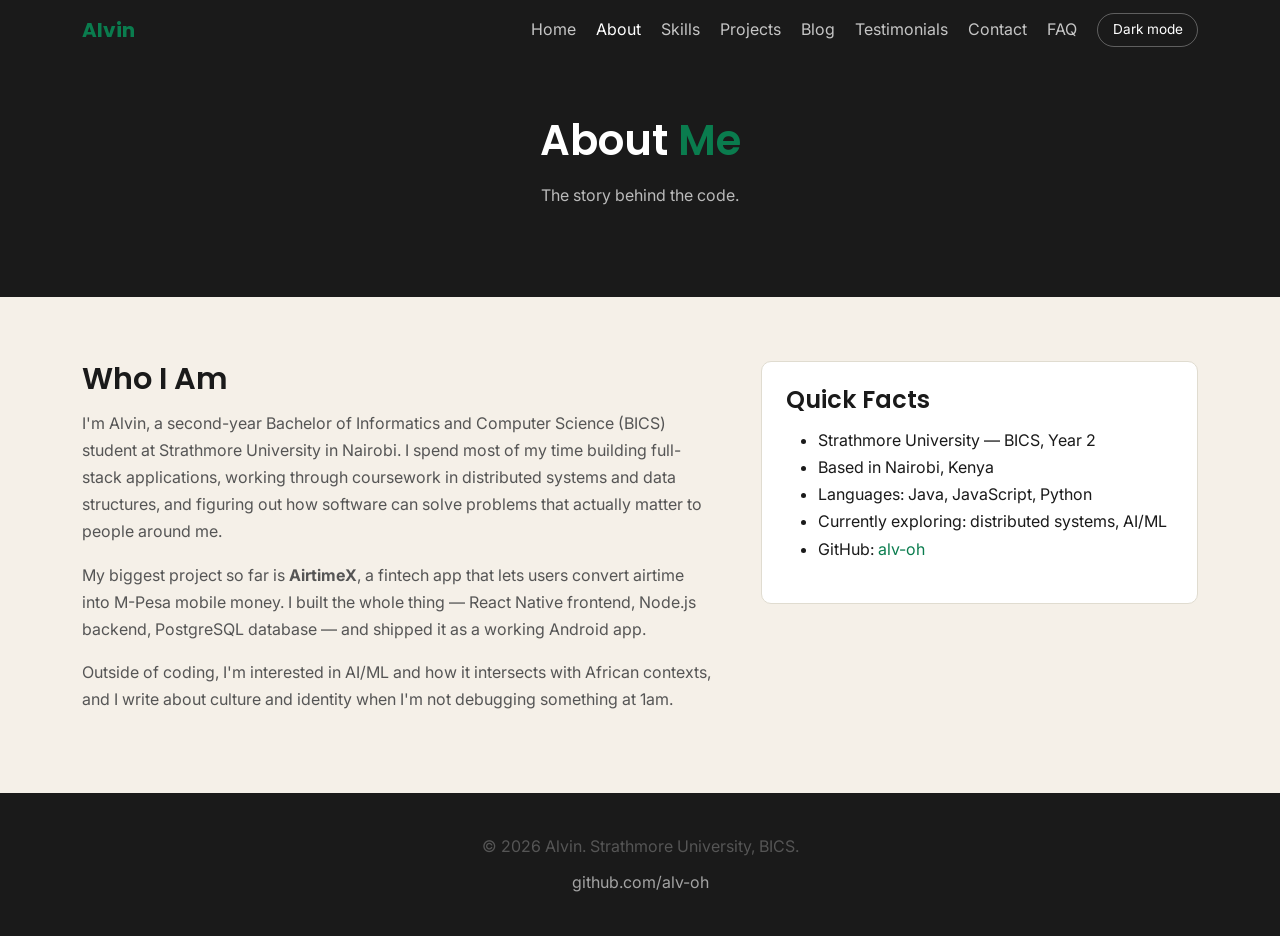
==== about.html @ eaedde5e "Change the link referring to style.css to styles.css" ====
<!DOCTYPE html>
<html lang="en" data-theme="light">
<head>
  <meta charset="UTF-8" />
  <meta name="viewport" content="width=device-width, initial-scale=1.0" />
  <meta name="description" content="About Alvin — BICS student at Strathmore University, Nairobi." />
  <title>About — Alvin</title>

  <link href="https://fonts.googleapis.com/css2?family=Poppins:wght@600;700&family=Inter:wght@400;500;600&display=swap" rel="stylesheet" />
  <link href="https://cdn.jsdelivr.net/npm/bootstrap@5.3.3/dist/css/bootstrap.min.css" rel="stylesheet" />
  <link rel="stylesheet" href="css/styles.css" />
</head>
<body>

<!-- ============ NAVBAR ============ -->
<nav class="navbar navbar-expand-lg navbar-dark bg-custom sticky-top">
  <div class="container">
    <a class="navbar-brand" href="index.html">Alvin</a>

    <button class="navbar-toggler" type="button" data-bs-toggle="collapse" data-bs-target="#navMenu">
      <span class="navbar-toggler-icon"></span>
    </button>

    <div class="collapse navbar-collapse" id="navMenu">
      <ul class="navbar-nav ms-auto align-items-center gap-1">
        <li class="nav-item"><a class="nav-link" href="index.html">Home</a></li>
        <li class="nav-item"><a class="nav-link active" href="about.html">About</a></li>
        <li class="nav-item"><a class="nav-link" href="skills.html">Skills</a></li>
        <li class="nav-item"><a class="nav-link" href="projects.html">Projects</a></li>
        <li class="nav-item"><a class="nav-link" href="blog.html">Blog</a></li>
        <li class="nav-item"><a class="nav-link" href="testimonials.html">Testimonials</a></li>
        <li class="nav-item"><a class="nav-link" href="contact.html">Contact</a></li>
        <li class="nav-item"><a class="nav-link" href="faq.html">FAQ</a></li>
        <li class="nav-item ms-2">
          <button class="theme-btn" id="theme-btn">Dark mode</button>
        </li>
      </ul>
    </div>
  </div>
</nav>

<!-- ============ PAGE HEADER ============ -->
<section class="hero" style="padding: 3.5rem 0;">
  <div class="container">
    <h1>About <span>Me</span></h1>
    <p>The story behind the code.</p>
  </div>
</section>

<!-- ============ MAIN CONTENT ============ -->
<section class="section">
  <div class="container">
    <div class="row g-5 align-items-start">

      <div class="col-lg-7">
        <h2>Who I Am</h2>
        <p>
          I'm Alvin, a second-year Bachelor of Informatics and Computer Science
          (BICS) student at Strathmore University in Nairobi. I spend most of my
          time building full-stack applications, working through coursework in
          distributed systems and data structures, and figuring out how software
          can solve problems that actually matter to people around me.
        </p>
        <p>
          My biggest project so far is <strong>AirtimeX</strong>, a fintech app
          that lets users convert airtime into M-Pesa mobile money. I built the
          whole thing — React Native frontend, Node.js backend, PostgreSQL
          database — and shipped it as a working Android app.
        </p>
        <p>
          Outside of coding, I'm interested in AI/ML and how it intersects with
          African contexts, and I write about culture and identity when I'm not
          debugging something at 1am.
        </p>
      </div>

      <div class="col-lg-5">
        <div class="card-simple">
          <h4>Quick Facts</h4>
          <ul>
            <li>Strathmore University — BICS, Year 2</li>
            <li>Based in Nairobi, Kenya</li>
            <li>Languages: Java, JavaScript, Python</li>
            <li>Currently exploring: distributed systems, AI/ML</li>
            <li>GitHub: <a href="https://github.com/alv-oh" target="_blank" rel="noopener">alv-oh</a></li>
          </ul>
        </div>
      </div>

    </div>
  </div>
</section>

<!-- ============ FOOTER ============ -->
<footer class="footer-custom">
  <div class="container">
    <p class="mb-2">&copy; 2026 Alvin. Strathmore University, BICS.</p>
    <a href="https://github.com/alv-oh" target="_blank" rel="noopener">github.com/alv-oh</a>
  </div>
</footer>

<script src="https://cdn.jsdelivr.net/npm/bootstrap@5.3.3/dist/js/bootstrap.bundle.min.js"></script>
<script src="js/main.js"></script>
</body>
</html>
---- css/styles.css ----
/* ================================================
   ALVIN PORTFOLIO — Simple Design System
   ================================================ */

:root {
  --green:      #0A7C4E;
  --green-dark: #086B43;
  --cream:      #F5F0E8;
  --ink:        #1A1A1A;
  --ink-soft:   #555555;
  --surface:    #FFFFFF;
  --border:     #E0DCD0;
  --nav-bg:     #1A1A1A;

  --font-heading: 'Poppins', sans-serif;
  --font-body:    'Inter', sans-serif;

  --radius: 10px;
}

[data-theme="dark"] {
  --cream:    #121212;
  --surface:  #1E1E1E;
  --ink:      #F0F0F0;
  --ink-soft: #B5B5B5;
  --border:   #333333;
}

* { box-sizing: border-box; margin: 0; padding: 0; }

body {
  font-family: var(--font-body);
  background: var(--cream);
  color: var(--ink);
  line-height: 1.7;
}

img { max-width: 100%; }
a { color: var(--green); text-decoration: none; }
a:hover { color: var(--green-dark); }

h1, h2, h3, h4 {
  font-family: var(--font-heading);
  font-weight: 600;
  color: var(--ink);
  margin-bottom: 0.75rem;
}

h1 { font-size: 2.6rem; }
h2 { font-size: 1.9rem; }
h3 { font-size: 1.3rem; }

p { color: var(--ink-soft); margin-bottom: 1rem; }

/* Navbar */
.navbar-dark.bg-custom {
  background-color: var(--nav-bg) !important;
}

.navbar-brand {
  font-family: var(--font-heading);
  font-weight: 700;
  color: var(--green) !important;
}

.nav-link {
  color: rgba(255,255,255,0.75) !important;
}

.nav-link:hover, .nav-link.active {
  color: #fff !important;
}

.theme-btn {
  background: transparent;
  border: 1px solid rgba(255,255,255,0.3);
  color: #fff;
  border-radius: 20px;
  padding: 0.3rem 0.9rem;
  font-size: 0.85rem;
  cursor: pointer;
}

.theme-btn:hover {
  background: var(--green);
  border-color: var(--green);
}

/* Hero */
.hero {
  background: var(--nav-bg);
  color: #fff;
  padding: 5rem 0;
  text-align: center;
}

.hero h1 { color: #fff; }
.hero h1 span { color: var(--green); }

.hero p {
  color: rgba(255,255,255,0.7);
  max-width: 500px;
  margin: 1rem auto 2rem;
}

/* Buttons */
.btn-green {
  background: var(--green);
  border-color: var(--green);
  color: #fff;
  font-weight: 600;
  padding: 0.6rem 1.6rem;
  border-radius: 30px;
}

.btn-green:hover {
  background: var(--green-dark);
  border-color: var(--green-dark);
  color: #fff;
}

.btn-outline-custom {
  background: transparent;
  border: 1px solid rgba(255,255,255,0.4);
  color: #fff;
  font-weight: 600;
  padding: 0.6rem 1.6rem;
  border-radius: 30px;
}

.btn-outline-custom:hover {
  border-color: #fff;
  color: #fff;
}

/* Cards */
.card-simple {
  background: var(--surface);
  border: 1px solid var(--border);
  border-radius: var(--radius);
  padding: 1.5rem;
  height: 100%;
}

/* Sections */
.section { padding: 4rem 0; }

/* Footer */
.footer-custom {
  background: var(--nav-bg);
  color: rgba(255,255,255,0.6);
  padding: 2.5rem 0;
  text-align: center;
}

.footer-custom a { color: rgba(255,255,255,0.6); }
.footer-custom a:hover { color: var(--green); }
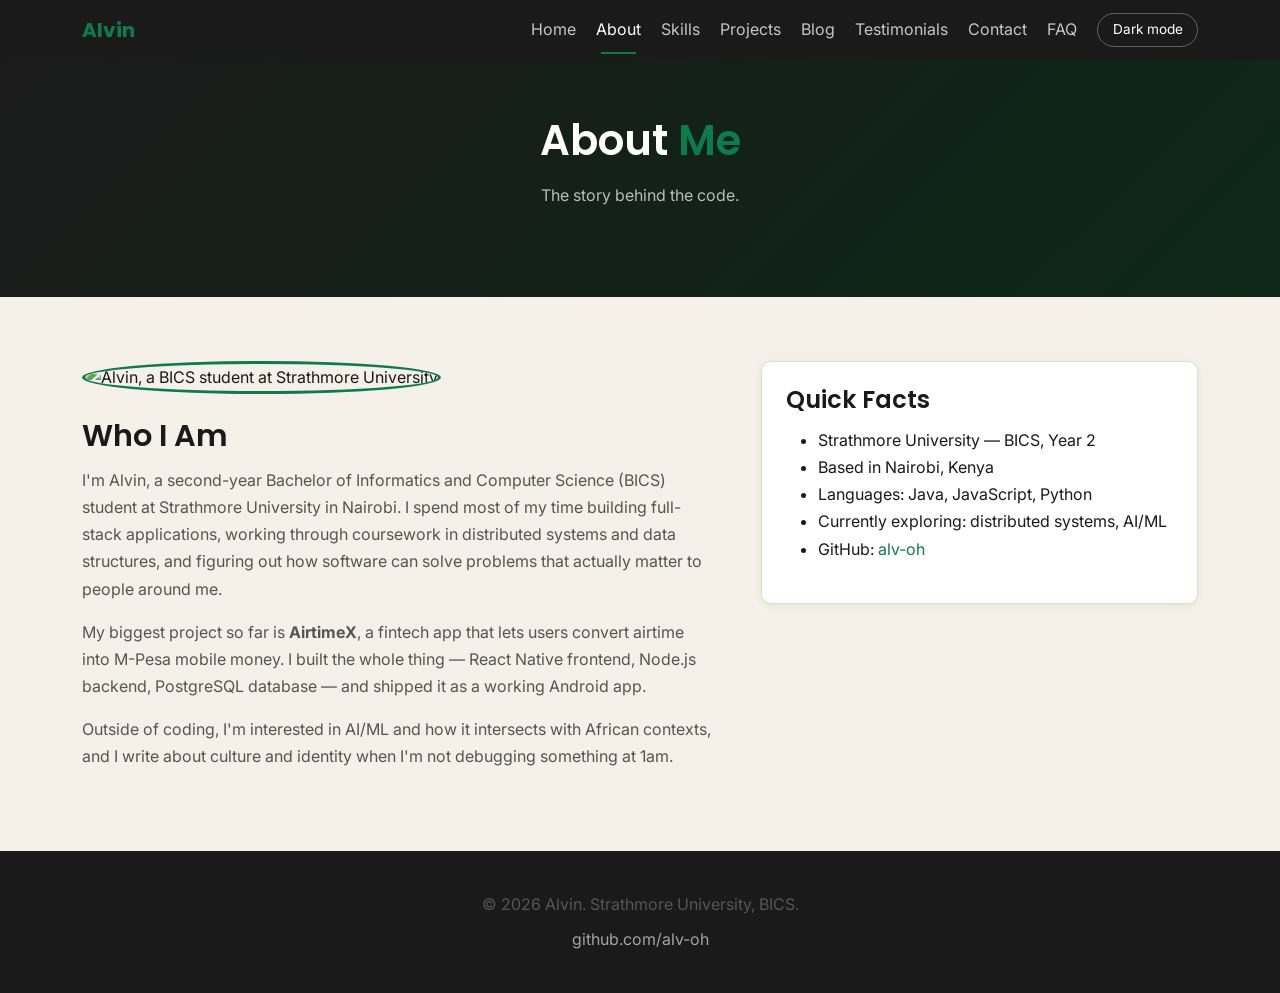
==== commit 4e9e1732: "feat: add profile photo placeholder and styling to about page" ====
--- a/about.html
+++ b/about.html
@@ -13,11 +13,11 @@
 <body>
 
 <!-- ============ NAVBAR ============ -->
-<nav class="navbar navbar-expand-lg navbar-dark bg-custom sticky-top">
+<nav class="navbar navbar-expand-lg navbar-dark bg-custom sticky-top" aria-label="Main navigation">
   <div class="container">
     <a class="navbar-brand" href="index.html">Alvin</a>
 
-    <button class="navbar-toggler" type="button" data-bs-toggle="collapse" data-bs-target="#navMenu">
+    <button class="navbar-toggler" type="button" data-bs-toggle="collapse" data-bs-target="#navMenu" aria-controls="navMenu" aria-expanded="false" aria-label="Toggle navigation menu">
       <span class="navbar-toggler-icon"></span>
     </button>
 
@@ -32,12 +32,14 @@
         <li class="nav-item"><a class="nav-link" href="contact.html">Contact</a></li>
         <li class="nav-item"><a class="nav-link" href="faq.html">FAQ</a></li>
         <li class="nav-item ms-2">
-          <button class="theme-btn" id="theme-btn">Dark mode</button>
+          <button class="theme-btn" id="theme-btn" aria-label="Toggle dark and light mode">Dark mode</button>
         </li>
       </ul>
     </div>
   </div>
 </nav>
+
+<main>
 
 <!-- ============ PAGE HEADER ============ -->
 <section class="hero" style="padding: 3.5rem 0;">
@@ -53,6 +55,9 @@
     <div class="row g-5 align-items-start">
 
       <div class="col-lg-7">
+        <img src="assets/images/profile.jpg"
+             alt="Alvin, a BICS student at Strathmore University"
+             class="profile-photo mb-4">
         <h2>Who I Am</h2>
         <p>
           I'm Alvin, a second-year Bachelor of Informatics and Computer Science
@@ -92,6 +97,8 @@
 </section>
 
 <!-- ============ FOOTER ============ -->
+</main>
+
 <footer class="footer-custom">
   <div class="container">
     <p class="mb-2">&copy; 2026 Alvin. Strathmore University, BICS.</p>
--- a/css/styles.css
+++ b/css/styles.css
@@ -16,6 +16,8 @@
   --font-body:    'Inter', sans-serif;
 
   --radius: 10px;
+  --shadow: 0 2px 8px rgba(0,0,0,0.06);
+  --shadow-hover: 0 8px 24px rgba(0,0,0,0.12);
 }
 
 [data-theme="dark"] {
@@ -24,6 +26,8 @@
   --ink:      #F0F0F0;
   --ink-soft: #B5B5B5;
   --border:   #333333;
+  --shadow: 0 2px 8px rgba(0,0,0,0.3);
+  --shadow-hover: 0 8px 24px rgba(0,0,0,0.5);
 }
 
 * { box-sizing: border-box; margin: 0; padding: 0; }
@@ -33,6 +37,7 @@
   background: var(--cream);
   color: var(--ink);
   line-height: 1.7;
+  transition: background-color 0.3s ease, color 0.3s ease;
 }
 
 img { max-width: 100%; }
@@ -65,10 +70,28 @@
 
 .nav-link {
   color: rgba(255,255,255,0.75) !important;
+  position: relative;
+  transition: color 0.2s ease;
+}
+
+.nav-link::after {
+  content: '';
+  position: absolute;
+  bottom: -2px;
+  left: 0.8rem;
+  right: 0.8rem;
+  height: 2px;
+  background: var(--green);
+  transform: scaleX(0);
+  transition: transform 0.25s ease;
 }
 
 .nav-link:hover, .nav-link.active {
   color: #fff !important;
+}
+
+.nav-link:hover::after, .nav-link.active::after {
+  transform: scaleX(1);
 }
 
 .theme-btn {
@@ -88,7 +111,7 @@
 
 /* Hero */
 .hero {
-  background: var(--nav-bg);
+  background: linear-gradient(135deg, var(--nav-bg) 0%, #0d2818 100%);
   color: #fff;
   padding: 5rem 0;
   text-align: center;
@@ -111,12 +134,15 @@
   font-weight: 600;
   padding: 0.6rem 1.6rem;
   border-radius: 30px;
+  transition: transform 0.2s ease, box-shadow 0.2s ease, background-color 0.2s ease;
 }
 
 .btn-green:hover {
   background: var(--green-dark);
   border-color: var(--green-dark);
   color: #fff;
+  transform: translateY(-2px);
+  box-shadow: var(--shadow-hover);
 }
 
 .btn-outline-custom {
@@ -126,11 +152,13 @@
   font-weight: 600;
   padding: 0.6rem 1.6rem;
   border-radius: 30px;
+  transition: transform 0.2s ease, border-color 0.2s ease;
 }
 
 .btn-outline-custom:hover {
   border-color: #fff;
   color: #fff;
+  transform: translateY(-2px);
 }
 
 /* Cards */
@@ -140,6 +168,13 @@
   border-radius: var(--radius);
   padding: 1.5rem;
   height: 100%;
+  box-shadow: var(--shadow);
+  transition: transform 0.25s ease, box-shadow 0.25s ease;
+}
+
+.card-simple:hover {
+  transform: translateY(-4px);
+  box-shadow: var(--shadow-hover);
 }
 
 /* Sections */
@@ -154,4 +189,108 @@
 }
 
 .footer-custom a { color: rgba(255,255,255,0.6); }
-.footer-custom a:hover { color: var(--green); }+.footer-custom a:hover { color: var(--green); }
+
+/* Form validation */
+.error-text {
+  color: #c0392b;
+  font-size: 0.82rem;
+  display: block;
+  min-height: 1.1rem;
+  margin-top: 0.25rem;
+}
+
+.input-invalid {
+  border-color: #c0392b !important;
+}
+
+.success-box {
+  background: rgba(10,124,78,0.1);
+  border: 1px solid var(--green);
+  color: var(--green-dark);
+  border-radius: var(--radius);
+  padding: 1rem;
+  margin-top: 1.25rem;
+  font-size: 0.92rem;
+}
+
+/* FAQ Accordion */
+.accordion-item {
+  background: var(--surface);
+  border: 1px solid var(--border);
+  margin-bottom: 0.75rem;
+  border-radius: var(--radius);
+  overflow: hidden;
+}
+
+.accordion-button {
+  background: var(--surface);
+  color: var(--ink);
+  font-weight: 600;
+  font-family: var(--font-heading);
+}
+
+.accordion-button:not(.collapsed) {
+  background: rgba(10,124,78,0.08);
+  color: var(--green-dark);
+  box-shadow: none;
+}
+
+.accordion-button:focus {
+  box-shadow: none;
+  border-color: var(--border);
+}
+
+.accordion-body {
+  color: var(--ink-soft);
+}
+
+/* Filter bar (projects gallery) */
+.filter-bar {
+  display: flex;
+  gap: 0.6rem;
+  flex-wrap: wrap;
+}
+
+.filter-btn {
+  background: var(--cream);
+  border: 1px solid var(--border);
+  color: var(--ink-soft);
+  border-radius: 30px;
+  padding: 0.45rem 1.2rem;
+  font-size: 0.85rem;
+  font-weight: 600;
+  cursor: pointer;
+  transition: all 0.2s ease;
+}
+
+.filter-btn:hover {
+  border-color: var(--green);
+  color: var(--green-dark);
+}
+
+.filter-btn.active {
+  background: var(--green);
+  border-color: var(--green);
+  color: #fff;
+}
+
+/* Tag pill (used inside project cards) */
+.tag-pill {
+  display: inline-block;
+  background: rgba(10,124,78,0.1);
+  color: var(--green-dark);
+  font-size: 0.72rem;
+  font-weight: 600;
+  padding: 0.25rem 0.65rem;
+  border-radius: 4px;
+}
+
+/* Profile photo */
+.profile-photo {
+  width: 160px;
+  height: 160px;
+  object-fit: cover;
+  border-radius: 50%;
+  border: 3px solid var(--green);
+}
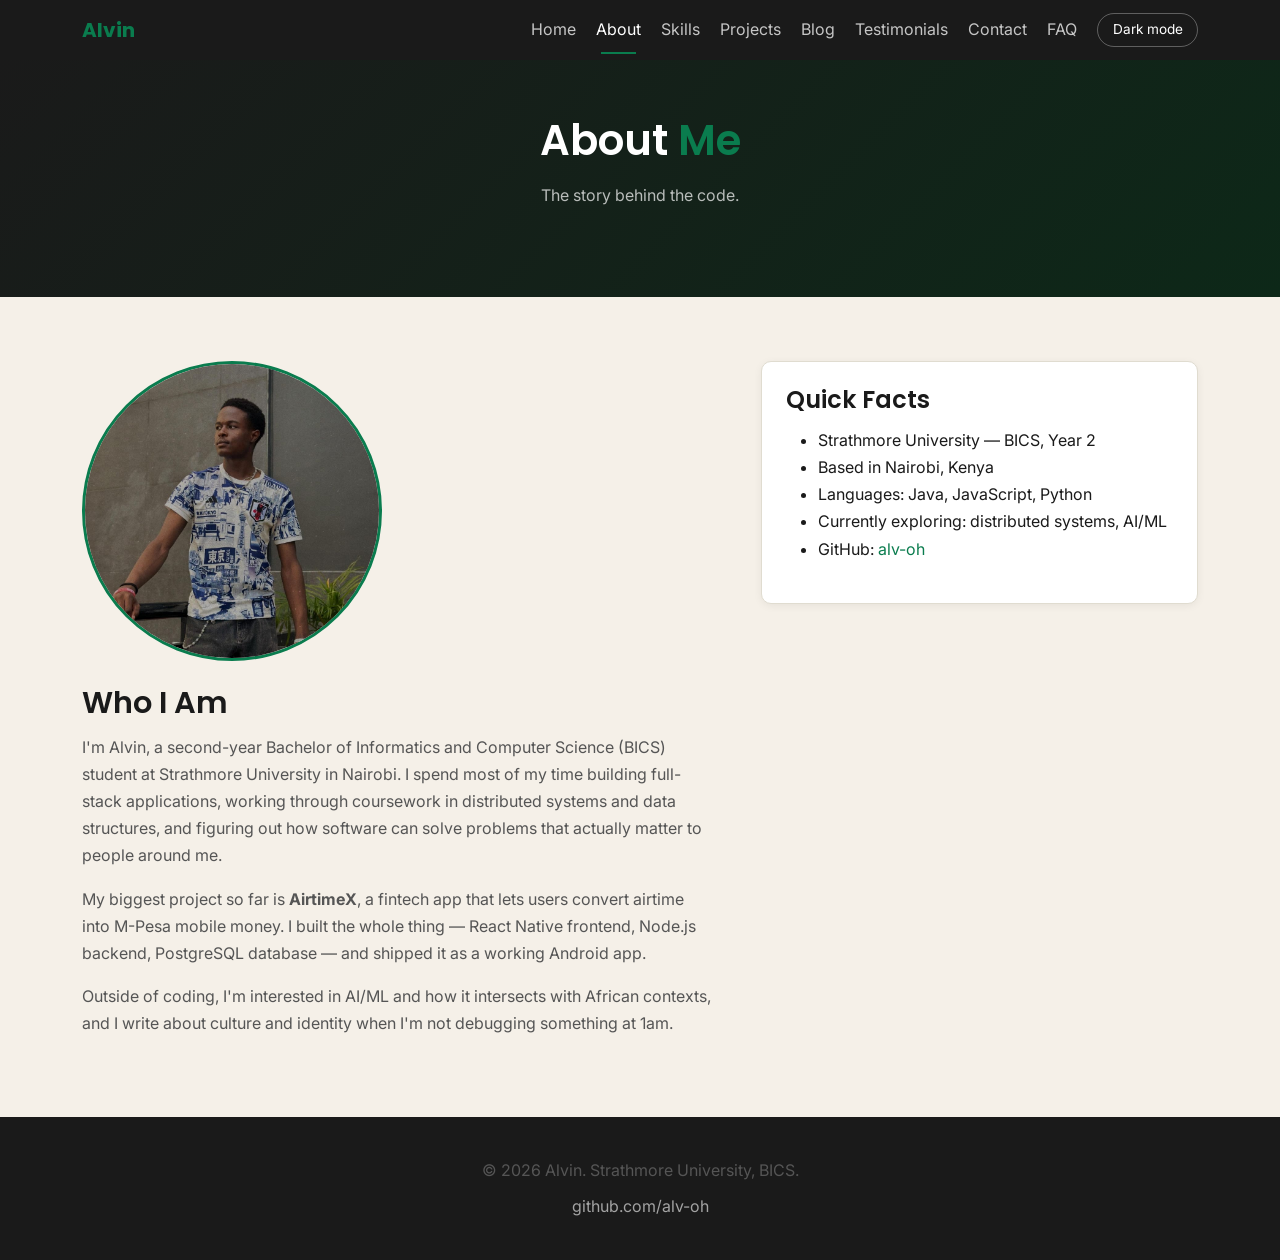
==== commit 4c254b50: "feat: add personal profile photo and update dimensions to 300px" ====
--- a/about.html
+++ b/about.html
@@ -55,7 +55,7 @@
     <div class="row g-5 align-items-start">
 
       <div class="col-lg-7">
-        <img src="assets/images/profile.jpg"
+        <img src="assets/images/portfolio1.jpeg"
              alt="Alvin, a BICS student at Strathmore University"
              class="profile-photo mb-4">
         <h2>Who I Am</h2>
--- a/css/styles.css
+++ b/css/styles.css
@@ -288,8 +288,8 @@
 
 /* Profile photo */
 .profile-photo {
-  width: 160px;
-  height: 160px;
+  width: 300px;
+  height: 300px;
   object-fit: cover;
   border-radius: 50%;
   border: 3px solid var(--green);
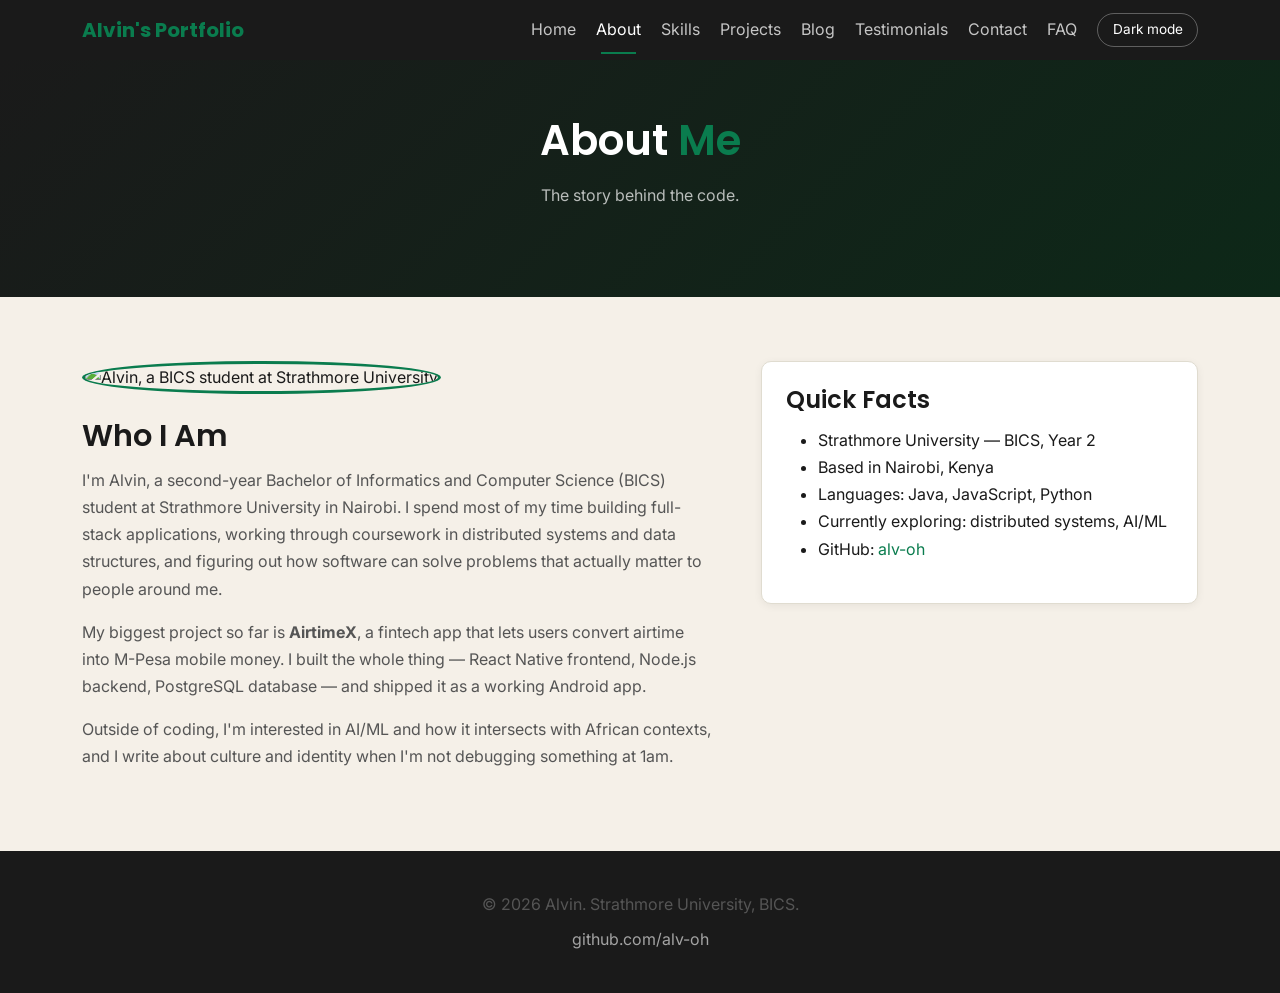
==== commit cc09486e: "content: rename site to Alvin's Portfolio across navbar and titles" ====
--- a/about.html
+++ b/about.html
@@ -1,112 +1,116 @@
 <!DOCTYPE html>
 <html lang="en" data-theme="light">
+
 <head>
   <meta charset="UTF-8" />
   <meta name="viewport" content="width=device-width, initial-scale=1.0" />
   <meta name="description" content="About Alvin — BICS student at Strathmore University, Nairobi." />
-  <title>About — Alvin</title>
+  <title>About — Alvin's Portfolio</title>
 
-  <link href="https://fonts.googleapis.com/css2?family=Poppins:wght@600;700&family=Inter:wght@400;500;600&display=swap" rel="stylesheet" />
+  <link href="https://fonts.googleapis.com/css2?family=Poppins:wght@600;700&family=Inter:wght@400;500;600&display=swap"
+    rel="stylesheet" />
   <link href="https://cdn.jsdelivr.net/npm/bootstrap@5.3.3/dist/css/bootstrap.min.css" rel="stylesheet" />
   <link rel="stylesheet" href="css/styles.css" />
 </head>
+
 <body>
 
-<!-- ============ NAVBAR ============ -->
-<nav class="navbar navbar-expand-lg navbar-dark bg-custom sticky-top" aria-label="Main navigation">
-  <div class="container">
-    <a class="navbar-brand" href="index.html">Alvin</a>
+  <!-- ============ NAVBAR ============ -->
+  <nav class="navbar navbar-expand-lg navbar-dark bg-custom sticky-top" aria-label="Main navigation">
+    <div class="container">
+      <a class="navbar-brand" href="index.html">Alvin's Portfolio</a>
 
-    <button class="navbar-toggler" type="button" data-bs-toggle="collapse" data-bs-target="#navMenu" aria-controls="navMenu" aria-expanded="false" aria-label="Toggle navigation menu">
-      <span class="navbar-toggler-icon"></span>
-    </button>
+      <button class="navbar-toggler" type="button" data-bs-toggle="collapse" data-bs-target="#navMenu"
+        aria-controls="navMenu" aria-expanded="false" aria-label="Toggle navigation menu">
+        <span class="navbar-toggler-icon"></span>
+      </button>
 
-    <div class="collapse navbar-collapse" id="navMenu">
-      <ul class="navbar-nav ms-auto align-items-center gap-1">
-        <li class="nav-item"><a class="nav-link" href="index.html">Home</a></li>
-        <li class="nav-item"><a class="nav-link active" href="about.html">About</a></li>
-        <li class="nav-item"><a class="nav-link" href="skills.html">Skills</a></li>
-        <li class="nav-item"><a class="nav-link" href="projects.html">Projects</a></li>
-        <li class="nav-item"><a class="nav-link" href="blog.html">Blog</a></li>
-        <li class="nav-item"><a class="nav-link" href="testimonials.html">Testimonials</a></li>
-        <li class="nav-item"><a class="nav-link" href="contact.html">Contact</a></li>
-        <li class="nav-item"><a class="nav-link" href="faq.html">FAQ</a></li>
-        <li class="nav-item ms-2">
-          <button class="theme-btn" id="theme-btn" aria-label="Toggle dark and light mode">Dark mode</button>
-        </li>
-      </ul>
+      <div class="collapse navbar-collapse" id="navMenu">
+        <ul class="navbar-nav ms-auto align-items-center gap-1">
+          <li class="nav-item"><a class="nav-link" href="index.html">Home</a></li>
+          <li class="nav-item"><a class="nav-link active" href="about.html">About</a></li>
+          <li class="nav-item"><a class="nav-link" href="skills.html">Skills</a></li>
+          <li class="nav-item"><a class="nav-link" href="projects.html">Projects</a></li>
+          <li class="nav-item"><a class="nav-link" href="blog.html">Blog</a></li>
+          <li class="nav-item"><a class="nav-link" href="testimonials.html">Testimonials</a></li>
+          <li class="nav-item"><a class="nav-link" href="contact.html">Contact</a></li>
+          <li class="nav-item"><a class="nav-link" href="faq.html">FAQ</a></li>
+          <li class="nav-item ms-2">
+            <button class="theme-btn" id="theme-btn" aria-label="Toggle dark and light mode">Dark mode</button>
+          </li>
+        </ul>
+      </div>
     </div>
-  </div>
-</nav>
+  </nav>
 
-<main>
+  <main>
 
-<!-- ============ PAGE HEADER ============ -->
-<section class="hero" style="padding: 3.5rem 0;">
-  <div class="container">
-    <h1>About <span>Me</span></h1>
-    <p>The story behind the code.</p>
-  </div>
-</section>
+    <!-- ============ PAGE HEADER ============ -->
+    <section class="hero" style="padding: 3.5rem 0;">
+      <div class="container">
+        <h1>About <span>Me</span></h1>
+        <p>The story behind the code.</p>
+      </div>
+    </section>
 
-<!-- ============ MAIN CONTENT ============ -->
-<section class="section">
-  <div class="container">
-    <div class="row g-5 align-items-start">
+    <!-- ============ MAIN CONTENT ============ -->
+    <section class="section">
+      <div class="container">
+        <div class="row g-5 align-items-start">
 
-      <div class="col-lg-7">
-        <img src="assets/images/portfolio1.jpeg"
-             alt="Alvin, a BICS student at Strathmore University"
-             class="profile-photo mb-4">
-        <h2>Who I Am</h2>
-        <p>
-          I'm Alvin, a second-year Bachelor of Informatics and Computer Science
-          (BICS) student at Strathmore University in Nairobi. I spend most of my
-          time building full-stack applications, working through coursework in
-          distributed systems and data structures, and figuring out how software
-          can solve problems that actually matter to people around me.
-        </p>
-        <p>
-          My biggest project so far is <strong>AirtimeX</strong>, a fintech app
-          that lets users convert airtime into M-Pesa mobile money. I built the
-          whole thing — React Native frontend, Node.js backend, PostgreSQL
-          database — and shipped it as a working Android app.
-        </p>
-        <p>
-          Outside of coding, I'm interested in AI/ML and how it intersects with
-          African contexts, and I write about culture and identity when I'm not
-          debugging something at 1am.
-        </p>
-      </div>
+          <div class="col-lg-7">
+            <img src="assets/images/profile.jpg" alt="Alvin, a BICS student at Strathmore University"
+              class="profile-photo mb-4">
+            <h2>Who I Am</h2>
+            <p>
+              I'm Alvin, a second-year Bachelor of Informatics and Computer Science
+              (BICS) student at Strathmore University in Nairobi. I spend most of my
+              time building full-stack applications, working through coursework in
+              distributed systems and data structures, and figuring out how software
+              can solve problems that actually matter to people around me.
+            </p>
+            <p>
+              My biggest project so far is <strong>AirtimeX</strong>, a fintech app
+              that lets users convert airtime into M-Pesa mobile money. I built the
+              whole thing — React Native frontend, Node.js backend, PostgreSQL
+              database — and shipped it as a working Android app.
+            </p>
+            <p>
+              Outside of coding, I'm interested in AI/ML and how it intersects with
+              African contexts, and I write about culture and identity when I'm not
+              debugging something at 1am.
+            </p>
+          </div>
 
-      <div class="col-lg-5">
-        <div class="card-simple">
-          <h4>Quick Facts</h4>
-          <ul>
-            <li>Strathmore University — BICS, Year 2</li>
-            <li>Based in Nairobi, Kenya</li>
-            <li>Languages: Java, JavaScript, Python</li>
-            <li>Currently exploring: distributed systems, AI/ML</li>
-            <li>GitHub: <a href="https://github.com/alv-oh" target="_blank" rel="noopener">alv-oh</a></li>
-          </ul>
+          <div class="col-lg-5">
+            <div class="card-simple">
+              <h4>Quick Facts</h4>
+              <ul>
+                <li>Strathmore University — BICS, Year 2</li>
+                <li>Based in Nairobi, Kenya</li>
+                <li>Languages: Java, JavaScript, Python</li>
+                <li>Currently exploring: distributed systems, AI/ML</li>
+                <li>GitHub: <a href="https://github.com/alv-oh" target="_blank" rel="noopener">alv-oh</a></li>
+              </ul>
+            </div>
+          </div>
+
         </div>
       </div>
+    </section>
 
+    <!-- ============ FOOTER ============ -->
+  </main>
+
+  <footer class="footer-custom">
+    <div class="container">
+      <p class="mb-2">&copy; 2026 Alvin. Strathmore University, BICS.</p>
+      <a href="https://github.com/alv-oh" target="_blank" rel="noopener">github.com/alv-oh</a>
     </div>
-  </div>
-</section>
+  </footer>
 
-<!-- ============ FOOTER ============ -->
-</main>
+  <script src="https://cdn.jsdelivr.net/npm/bootstrap@5.3.3/dist/js/bootstrap.bundle.min.js"></script>
+  <script src="js/main.js"></script>
+</body>
 
-<footer class="footer-custom">
-  <div class="container">
-    <p class="mb-2">&copy; 2026 Alvin. Strathmore University, BICS.</p>
-    <a href="https://github.com/alv-oh" target="_blank" rel="noopener">github.com/alv-oh</a>
-  </div>
-</footer>
-
-<script src="https://cdn.jsdelivr.net/npm/bootstrap@5.3.3/dist/js/bootstrap.bundle.min.js"></script>
-<script src="js/main.js"></script>
-</body>
 </html>
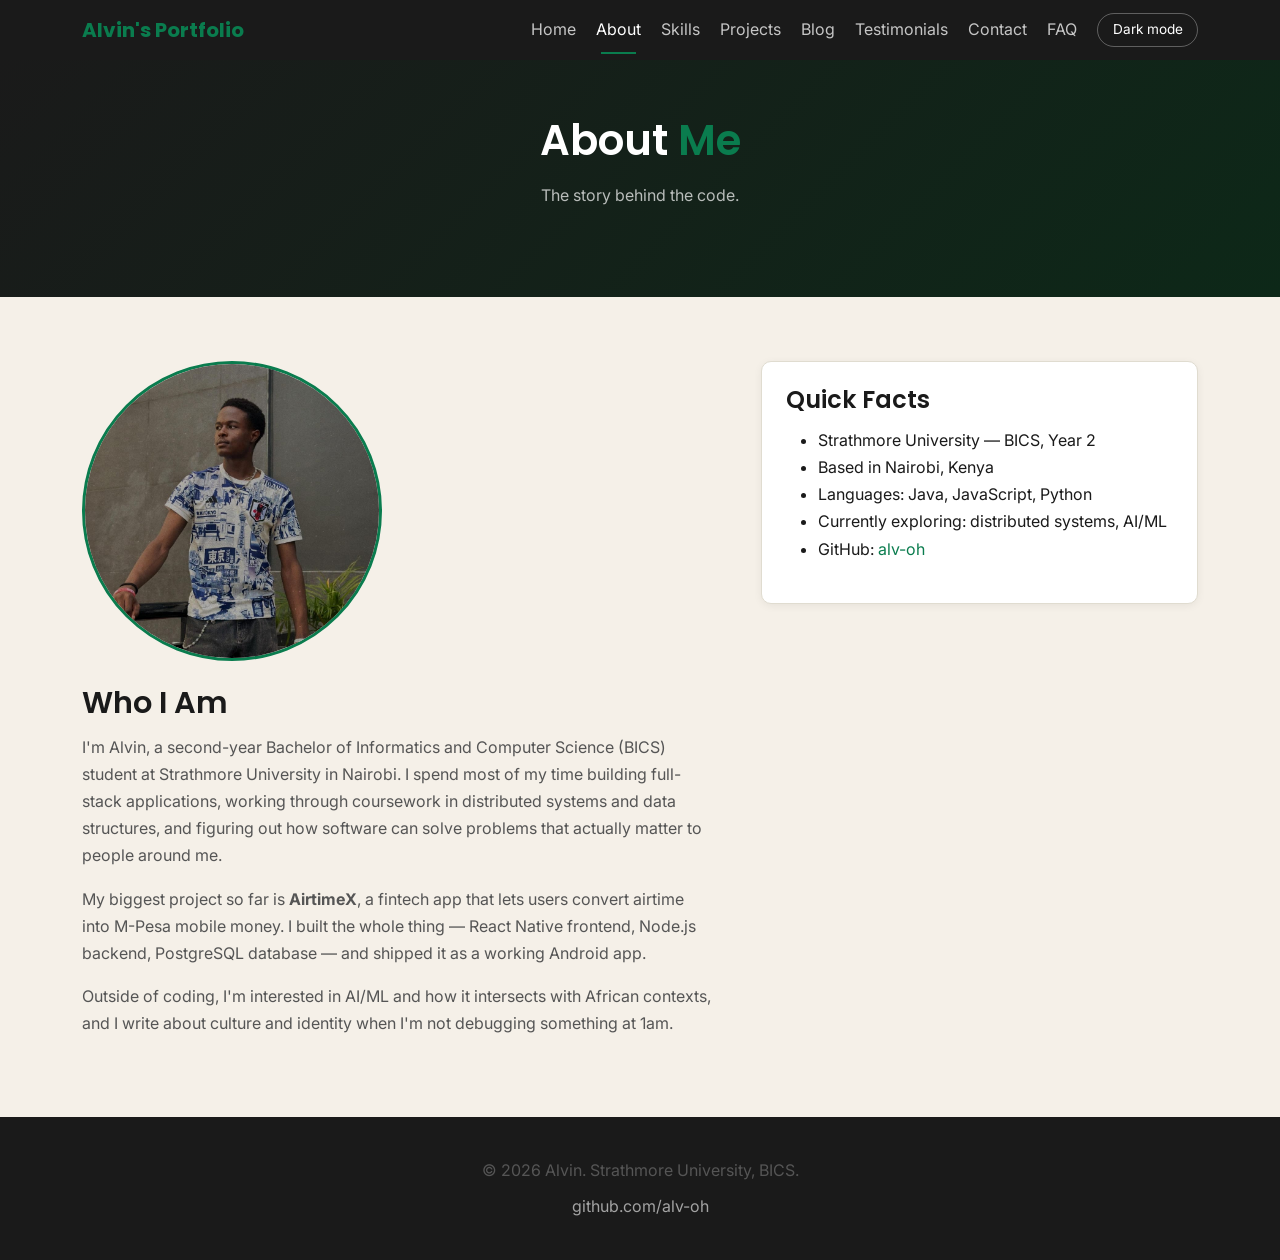
==== commit f6af09c0: "fix: Rename portfolio 1.jpeg to profile.jpeg fix: Change image source to profile.jpeg" ====
--- a/about.html
+++ b/about.html
@@ -59,7 +59,7 @@
         <div class="row g-5 align-items-start">
 
           <div class="col-lg-7">
-            <img src="assets/images/profile.jpg" alt="Alvin, a BICS student at Strathmore University"
+            <img src="assets/images/profile.jpeg" alt="Alvin, a BICS student at Strathmore University"
               class="profile-photo mb-4">
             <h2>Who I Am</h2>
             <p>
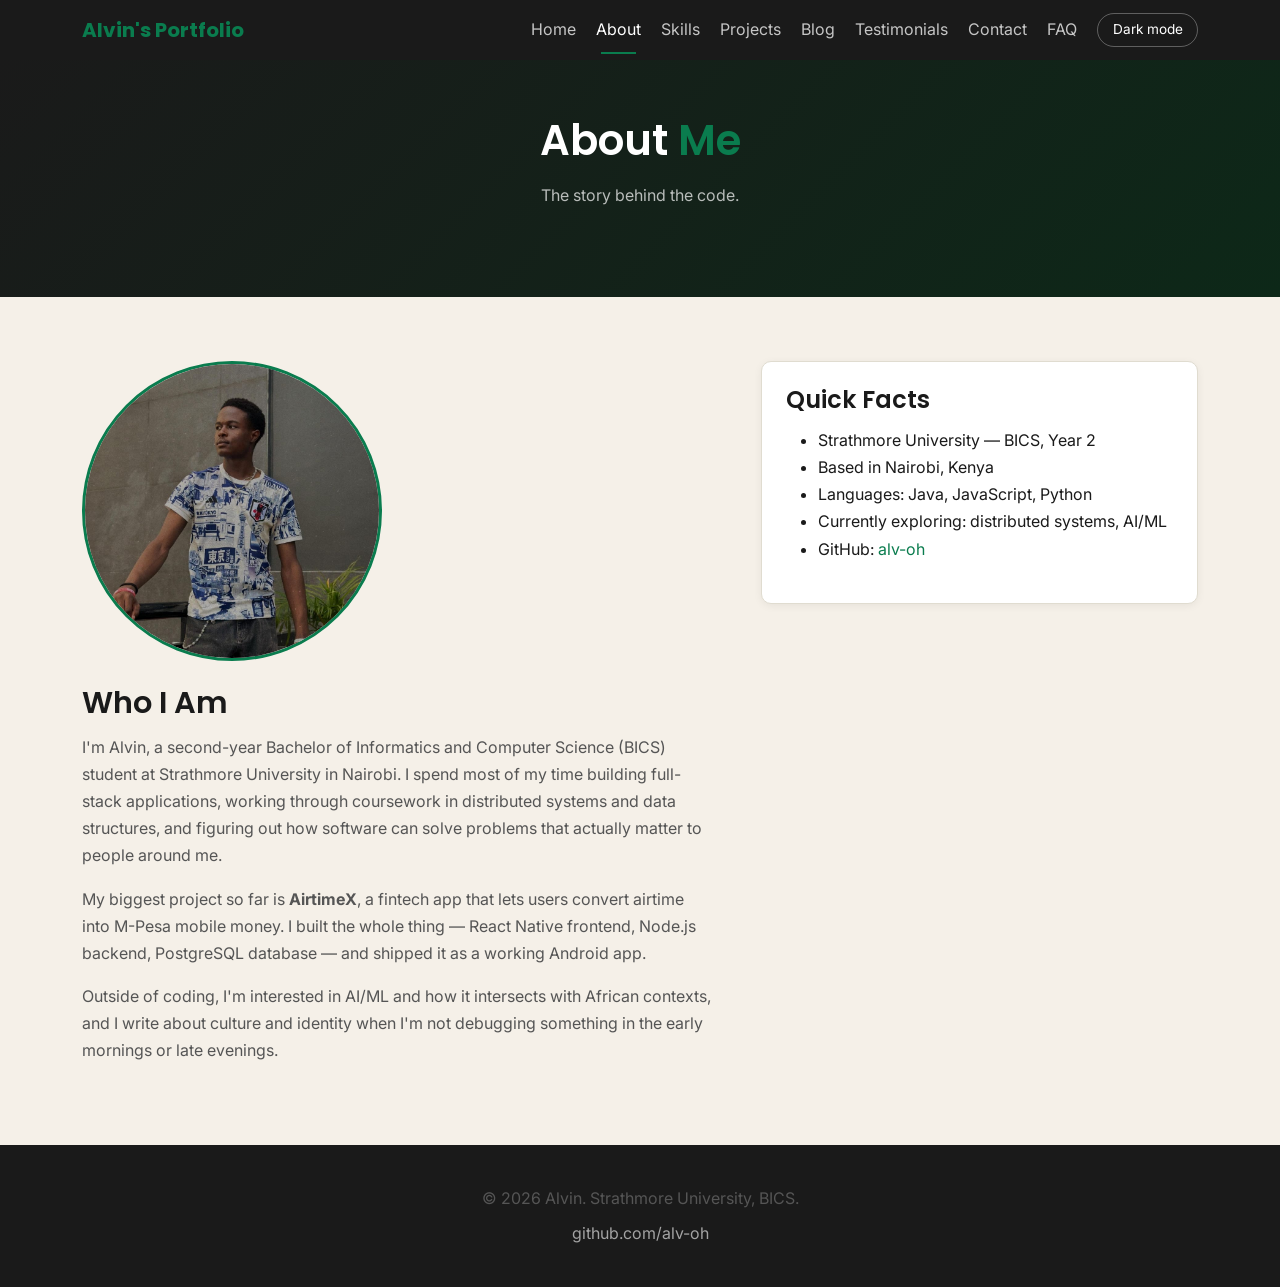
==== commit c06e1328: "content: update about page wording on debugging hours" ====
--- a/about.html
+++ b/about.html
@@ -78,7 +78,7 @@
             <p>
               Outside of coding, I'm interested in AI/ML and how it intersects with
               African contexts, and I write about culture and identity when I'm not
-              debugging something at 1am.
+              debugging something in the early mornings or late evenings.
             </p>
           </div>
 
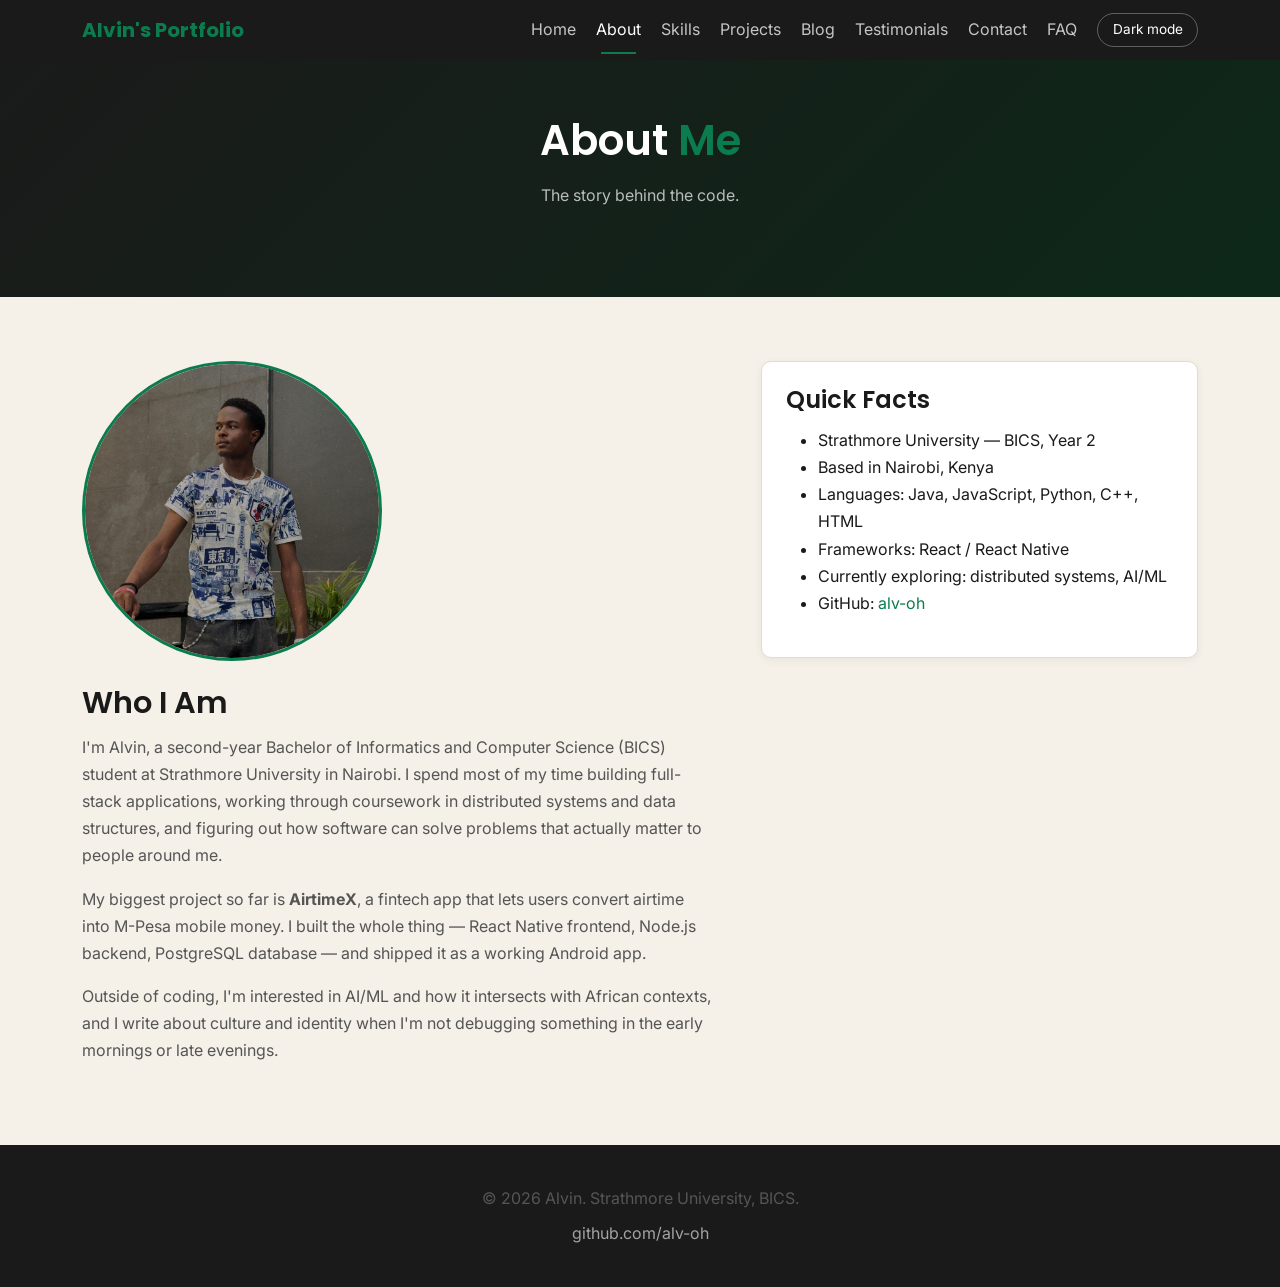
==== commit 39831443: "content: add HTML, C++, and React to quick facts skills list" ====
--- a/about.html
+++ b/about.html
@@ -88,7 +88,8 @@
               <ul>
                 <li>Strathmore University — BICS, Year 2</li>
                 <li>Based in Nairobi, Kenya</li>
-                <li>Languages: Java, JavaScript, Python</li>
+                <li>Languages: Java, JavaScript, Python, C++, HTML</li>
+                <li>Frameworks: React / React Native</li>
                 <li>Currently exploring: distributed systems, AI/ML</li>
                 <li>GitHub: <a href="https://github.com/alv-oh" target="_blank" rel="noopener">alv-oh</a></li>
               </ul>
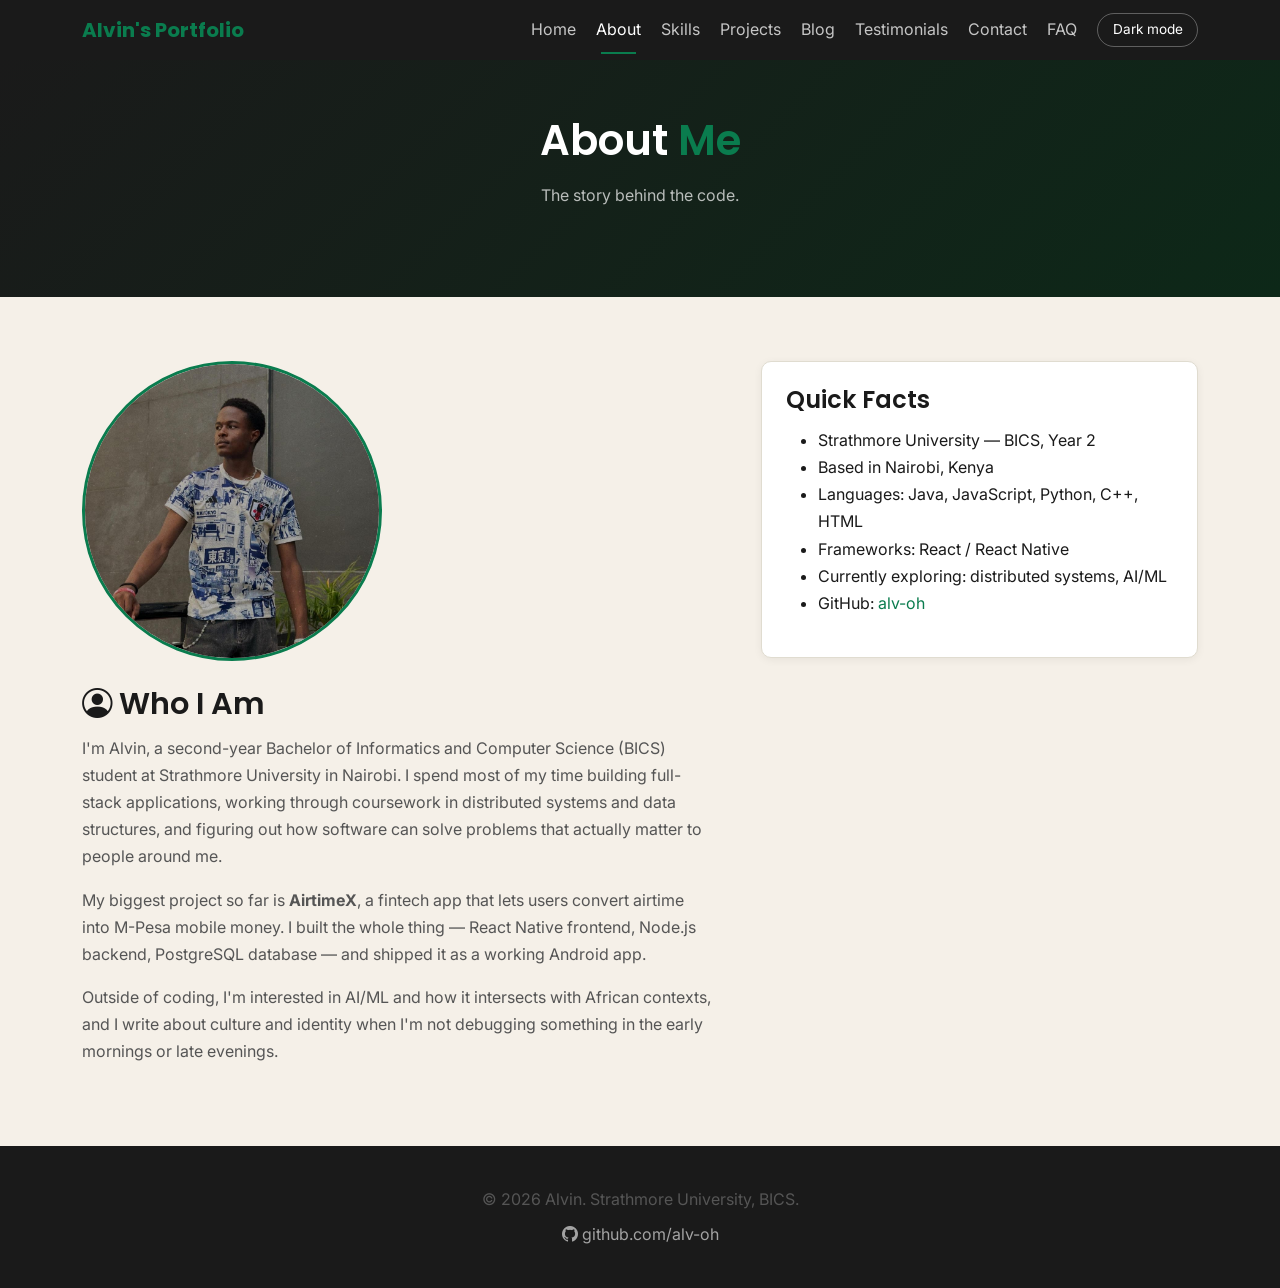
==== commit 092d433e: "feat: load Bootstrap Icons font across all pages" ====
--- a/about.html
+++ b/about.html
@@ -10,6 +10,7 @@
   <link href="https://fonts.googleapis.com/css2?family=Poppins:wght@600;700&family=Inter:wght@400;500;600&display=swap"
     rel="stylesheet" />
   <link href="https://cdn.jsdelivr.net/npm/bootstrap@5.3.3/dist/css/bootstrap.min.css" rel="stylesheet" />
+  <link href="https://cdn.jsdelivr.net/npm/bootstrap-icons@1.11.3/font/bootstrap-icons.min.css" rel="stylesheet" />
   <link rel="stylesheet" href="css/styles.css" />
 </head>
 
@@ -61,7 +62,7 @@
           <div class="col-lg-7">
             <img src="assets/images/profile.jpeg" alt="Alvin, a BICS student at Strathmore University"
               class="profile-photo mb-4">
-            <h2>Who I Am</h2>
+            <h2><i class="bi bi-person-circle" aria-hidden="true"></i> Who I Am</h2>
             <p>
               I'm Alvin, a second-year Bachelor of Informatics and Computer Science
               (BICS) student at Strathmore University in Nairobi. I spend most of my
@@ -106,7 +107,8 @@
   <footer class="footer-custom">
     <div class="container">
       <p class="mb-2">&copy; 2026 Alvin. Strathmore University, BICS.</p>
-      <a href="https://github.com/alv-oh" target="_blank" rel="noopener">github.com/alv-oh</a>
+      <a href="https://github.com/alv-oh" target="_blank" rel="noopener"><i class="bi bi-github" aria-hidden="true"></i>
+        github.com/alv-oh</a>
     </div>
   </footer>
 
